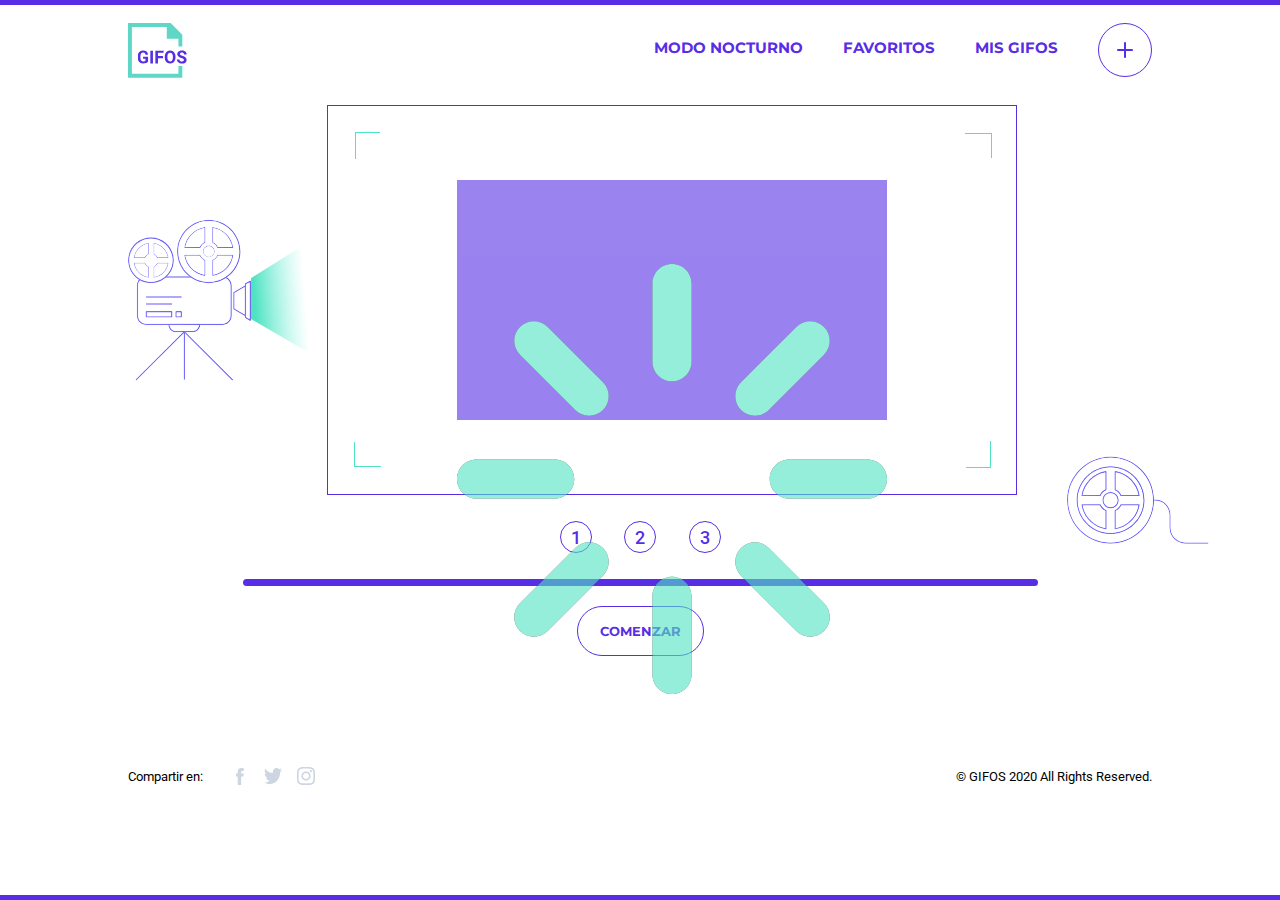
==== creargifos.html @ a8d35a30 "Crear gifos" ====
<!DOCTYPE html>
<html lang="en">

<head>
    <meta charset="UTF-8">
    <meta name="viewport" content="width=device-width, initial-scale=1.0">
    <title>GIFOS</title>
    <link rel="stylesheet" href="styles/style.css">
    <link rel="icon" type="image/svg" href="images/logo-mobile.svg">
    <!-- Fuentes tipográficas -->
    <link href="https://fonts.googleapis.com/css2?family=Montserrat:wght@400;500;700&display=swap" rel="stylesheet">
    <link href="https://fonts.googleapis.com/css2?family=Roboto&display=swap" rel="stylesheet">
</head>

<body>
    <!-- Agregar links en a. Pasar medidas tipog a Rem -->
    <header>
        <div class="lineaAzul"></div>
        <div id="barraNavegacion">
            <a href="index.html"><img id="logo" src="images/logo-mobile.svg" alt="Logotipo GIFOS" /></a>
            <nav>
                <div class="menu">
                    <input type="checkbox" id="checkbox" />
                    <img class="hamburguesa" src="images/burger.svg" alt="Menú Hamburguesa" />
                    <img class="cruz" src="images/close.svg" alt="Cerrar menú Hamburguesa" />
                    <ul id="ulHeader">
                        <li class="linkPrimero" id="nocturno">
                            <a href="#" class="link" id="modoDisenio">Modo nocturno</a>
                            <div class="lineaFina"></div>
                            <div class="lineaHover"></div>
                        </li>
                        <li>
                            <a href="index.html" class="link">Favoritos</a>
                            <div class="lineaFina"></div>
                            <div class="lineaHover"></div>
                        </li>
                        <li>
                            <a href="creargifos.html" class="link">Mis GIFOS</a>
                            <div class="lineaFina"></div>
                            <div class="lineaHover"></div>
                        </li>
                        <li>
                            <a href="index.html" class="link crearGifos">
                                <img id="crearGifos" alt="Crear Gifos Ícono" />
                            </a>
                        </li>
                    </ul>
                </div>
            </nav>
        </div>
    </header>

    <main id="crearGif">
        <div class="seccionCamara">
            <img src="images/camara.svg" alt="Cámara de proyección" />
            <img src="images/element-luz-camara.svg" alt="Luz" />
            <div class="cajaEncuadre">
                <h2 id="tituloPermisos" class="titulo">Aquí podrás <br> crear tus propios <span
                        class="colorVerde">GIFOS</span></h2>
                <p id="textoPermisos" class="textosSecundarios">¡Crea tu GIFO en sólo 3 pasos! <br> (sólo necesitas una
                    cámara para grabar un video)</p>

                <video src="" id="video"></video>
                <img src="" alt="" id="gifGrabado">

                <div id="cuadroAzul">
                    <div id="iconosEsquina">
                        <img id="iconoCompartir" src="images/icon-link-normal.svg" alt="Compartir gif">
                        <img id="iconoDescarga" src="images/icon-download.svg" alt="Descargar gif">
                    </div>
                    <div id="estadoSubida">
                        <img id="iconoEstado" src="images/loader.svg" alt="Estado del upload">
                        <p>Estamos subiendo tu GIFO</p>
                    </div>
                </div>

                <div class="marcasEncuadre">
                    <div class="esquina arribaDer"></div>
                    <div class="esquina abajoDer"></div>
                    <div class="esquina arribaIzq"></div>
                    <div class="esquina abajoIzq"></div>
                </div>
            </div>
            <img class="imgPelicula" src="images/pelicula.svg" alt="Película" />
        </div>

        <div class="botonesPasos">
            <div id="uno">1</div>
            <div id="dos">2</div>
            <div id="tres">3</div>
        </div>

        <div class="lineaGruesa"></div>

        <div id="botonComenzar" class="botonesCreacion">
            <p>Comenzar</p>
        </div>
        <div id="botonGrabar" class="botonesCreacion">
            <p>Grabar</p>
        </div>
        <div id="botonFinalizar" class="botonesCreacion">
            <p>Finalizar</p>
        </div>
        <div id="botonSubir" class="botonesCreacion">
            <p>Subir Gifo</p>
        </div>


    </main>

    <footer>
        <div class="grillaFooter">
            <div>
                <p class="textosSecundarios">Compartir en:</p>
                <div class="iconos">
                    <a class="linksFooter" href="https://www.facebook.com/">
                        <div class="facebook"> </div>
                    </a>
                    <a class="linksFooter" href="https://www.twitter.com/">
                        <div class="twitter"></div>
                    </a>
                    <a class="linksFooter" href="https://www.instagram.com/">
                        <div class="instagram"></div>
                    </a>
                </div>
            </div>
            <p class="textosSecundarios texto2">© GIFOS 2020 All Rights Reserved.</p>
        </div>
        <div class="lineaAzul"></div>
    </footer>

    <!-- <script src="scripts/trendings.js"></script> -->
    <!-- <script src="scripts/tarjetaBusqueda.js"></script> -->
    <!-- <script src="scripts/filaGifs.js"></script> -->
    <script src="https://www.WebRTC-Experiment.com/RecordRTC.js"></script>
    <script src="scripts/getElements.js"></script>
    <script src="scripts/nocturno.js"></script>
    <script src="scripts/crearGif.js"></script>
</body>

</html>
---- styles/style.css ----
* {
  margin: 0;
  padding: 0;
  border: 0;
  -webkit-box-sizing: border-box;
          box-sizing: border-box;
}

html {
  scroll-behavior: smooth;
}

body {
  background-color: #ffffff;
}

.titulo {
  font-family: "Montserrat", sans-serif;
  font-weight: 700;
  color: #572EE5;
  text-align: center;
}

.textosPrincipales {
  font-family: "Montserrat", sans-serif;
  font-weight: 500;
  text-align: center;
}

.textosSecundarios {
  font-family: "Roboto", sans-serif;
  font-weight: 400;
  text-align: center;
}

.colorVerde {
  color: #50E3C2;
}

body.nocturno {
  background-color: #37383C;
}

body.nocturno .titulo {
  color: #ffffff;
}

body.nocturno header .lineaAzul {
  background-color: #000000;
}

body.nocturno header #barraNavegacion {
  background-color: #37383C;
}

body.nocturno header #barraNavegacion nav .menu ul {
  background-color: rgba(0, 0, 0, 0.9);
}

body.nocturno header #barraNavegacion nav .menu li:hover .lineaHover {
  background-color: #50E3C2;
}

body.nocturno header #barraNavegacion nav .menu li:active .lineaHover {
  background-color: rgba(156, 175, 195, 0);
}

body.nocturno header #barraNavegacion nav .menu li:active .link {
  color: #9CAFC3;
}

body.nocturno header #barraNavegacion nav .menu .crearGifos {
  display: inherit;
  content: url(../images/CTA-crear-gifo-modo-noc.svg);
}

body.nocturno header #barraNavegacion nav .menu .crearGifos:hover {
  content: url(../images/CTA-crar-gifo-modo-noc.svg);
}

body.nocturno header #barraNavegacion nav .menu .crearGifos:active {
  content: url(../images/CTA-crear-gifo-active-modo-noc.svg);
}

body.nocturno main #presentacion .barraBusqueda #form {
  border: #ffffff solid 1px;
}

body.nocturno main #presentacion .barraBusqueda #form #CompletarCampo input {
  background-color: #37383C;
}

body.nocturno main #presentacion .barraTrending p.textosPrincipales {
  color: #ffffff;
}

body.nocturno main #presentacion #resultadoBusquedaPersonal #botonVerMas {
  border: 1px #F3F5F8 solid;
}

body.nocturno main #presentacion #resultadoBusquedaPersonal #botonVerMas p {
  color: #F3F5F8;
}

body.nocturno main #trending {
  background-color: #222326;
}

body.nocturno main #trending p.textosSecundarios {
  color: #ffffff;
}

body.nocturno main #trending #scrollIzquierda, body.nocturno main #trending #scrollDerecha {
  display: -webkit-box;
  display: -ms-flexbox;
  display: flex;
}

body.nocturno main #trending #scrollIzquierda #iconoScrollIzquierda {
  content: url(../images/button-slider-left-md-noct.svg);
}

body.nocturno main #trending #scrollIzquierda #iconoScrollIzquierda:hover {
  content: url(../images/button-slider-left-hover2.svg);
}

body.nocturno main #trending #scrollIzquierda #iconoScrollIzquierda:active {
  content: url(../images/button-slider-left-hover2.svg);
}

body.nocturno main #trending #scrollDerecha #iconoScrollDerecha {
  content: url(../images/button-slider-right-md-noct.svg);
}

body.nocturno main #trending #scrollDerecha #iconoScrollDerecha:hover {
  content: url(../images/Button-Slider-right-hover2.svg);
}

body.nocturno main #trending #scrollDerecha #iconoScrollDerecha:active {
  content: url(../images/Button-Slider-right-hover2.svg);
}

body.nocturno footer .grillaFooter div .textosSecundarios {
  color: #ffffff;
}

body.nocturno footer .grillaFooter div .iconos a .facebook:active {
  background-image: url(../images/icon_facebook_noc.svg);
}

body.nocturno footer .grillaFooter div .iconos a .twitter:active {
  background-image: url(../images/icon_twitter_noc.svg);
}

body.nocturno footer .grillaFooter div .iconos a .instagram:active {
  background-image: url(../images/icon_instagram_noc.svg);
}

body.nocturno footer .grillaFooter .texto2 {
  color: #ffffff;
}

body.nocturno footer .lineaAzul {
  background-color: #000000;
}

body.nocturno #agrandarGif #marcoIcono #iconoCerrar {
  content: url(../images/close-modo-noct.svg);
}

body.nocturno #agrandarGif #datosAmpliado #datosGifAmpliado {
  color: #ffffff;
}

body.nocturno #agrandarGif #datosAmpliado #botones img {
  border: none;
}

@media screen and (min-width: 768px) {
  body.nocturno header {
    background-color: #37383C;
  }
  body.nocturno header #barraNavegacion nav .menu ul {
    background-color: #37383C;
  }
  body.nocturno header #barraNavegacion nav .menu ul li .link {
    color: #ffffff;
  }
  body.nocturno header #barraNavegacion nav .menu ul li .lineaHover {
    background-color: #37383C;
  }
  body.nocturno footer .grillaFooter div .iconos a .facebook:hover {
    background-image: url(../images/icon_facebook_noc.svg);
  }
  body.nocturno footer .grillaFooter div .iconos a .twitter:hover {
    background-image: url(../images/icon_twitter_noc.svg);
  }
  body.nocturno footer .grillaFooter div .iconos a .instagram:hover {
    background-image: url(../images/icon_instagram_noc.svg);
  }
}

header {
  width: 100%;
  position: fixed;
  z-index: 100;
}

header .lineaAzul {
  height: 5px;
  background-color: #572EE5;
}

header #barraNavegacion {
  height: 95px;
  background-color: #ffffff;
  display: -webkit-box;
  display: -ms-flexbox;
  display: flex;
  -webkit-box-orient: horizontal;
  -webkit-box-direction: normal;
      -ms-flex-direction: row;
          flex-direction: row;
  -webkit-box-pack: justify;
      -ms-flex-pack: justify;
          justify-content: space-between;
}

header #barraNavegacion a img {
  width: 49px;
  margin: 29px 0 0 22px;
}

header #barraNavegacion nav {
  height: 95px;
}

header #barraNavegacion nav .menu {
  margin: 47px 26px 0 0;
  /*---------CHECKBOX TRANSPARENTE-----------*/
}

header #barraNavegacion nav .menu .cruz {
  display: none;
}

header #barraNavegacion nav .menu ul {
  width: 100%;
  position: absolute;
  top: 100px;
  right: 0;
  overflow: hidden;
  background-color: rgba(87, 46, 229, 0.9);
  height: 0px;
}

header #barraNavegacion nav .menu ul .linkPrimero {
  margin-top: 40px;
}

header #barraNavegacion nav .menu ul li {
  list-style: none;
  height: 60px;
  display: -webkit-box;
  display: -ms-flexbox;
  display: flex;
  -webkit-box-orient: vertical;
  -webkit-box-direction: normal;
      -ms-flex-direction: column;
          flex-direction: column;
  -webkit-box-pack: center;
      -ms-flex-pack: center;
          justify-content: center;
  -webkit-box-align: center;
      -ms-flex-align: center;
          align-items: center;
}

header #barraNavegacion nav .menu ul li .link {
  font-family: "Montserrat", sans-serif;
  font-weight: 700;
  color: #ffffff;
  text-decoration: none;
  display: block;
  font-size: 15px;
  text-align: center;
}

header #barraNavegacion nav .menu ul li .crearGifos {
  display: none;
}

header #barraNavegacion nav .menu ul li .lineaFina {
  width: 41px;
  height: 0.1px;
  margin-top: 14px;
  background-color: #ffffff;
  -ms-flex-item-align: center;
      -ms-grid-row-align: center;
      align-self: center;
}

header #barraNavegacion nav .menu ul li .lineaHover {
  display: none;
}

header #barraNavegacion nav .menu ul li:hover .lineaHover {
  background-color: #50E3C2;
}

header #barraNavegacion nav .menu ul li:active .lineaHover {
  background-color: rgba(156, 175, 195, 0);
}

header #barraNavegacion nav .menu ul li:active .link {
  color: #9CAFC3;
}

header #barraNavegacion nav .menu input[type="checkbox"]:checked ~ ul {
  height: 100vh;
}

header #barraNavegacion nav .menu input:checked ~ .hamburguesa {
  display: none;
}

header #barraNavegacion nav .menu input:checked ~ .cruz {
  display: inherit;
}

header #barraNavegacion nav .menu input {
  display: block;
  width: 95px;
  height: 95px;
  opacity: 0;
  z-index: 2;
  position: absolute;
  top: 5px;
  right: 0px;
}

main {
  position: relative;
  top: 100px;
}

main #presentacion {
  display: -webkit-box;
  display: -ms-flexbox;
  display: flex;
  -webkit-box-orient: vertical;
  -webkit-box-direction: normal;
      -ms-flex-direction: column;
          flex-direction: column;
}

main #presentacion h1.titulo {
  padding: 10px 45px 30px 45px;
  font-size: 25px;
  line-height: 33px;
}

main #presentacion .barraBusqueda {
  display: -webkit-box;
  display: -ms-flexbox;
  display: flex;
  -webkit-box-orient: vertical;
  -webkit-box-direction: normal;
      -ms-flex-direction: column;
          flex-direction: column;
  -webkit-box-align: center;
      -ms-flex-align: center;
          align-items: center;
  margin-bottom: 30px;
}

main #presentacion .barraBusqueda img {
  width: 80%;
  max-width: 400px;
}

main #presentacion .barraBusqueda #form {
  margin: 0 5%;
  width: 90%;
  border: #572EE5 solid 1px;
  border-radius: 25px;
  max-width: 550px;
  display: -webkit-box;
  display: -ms-flexbox;
  display: flex;
  -webkit-box-orient: vertical;
  -webkit-box-direction: normal;
      -ms-flex-direction: column;
          flex-direction: column;
}

main #presentacion .barraBusqueda #form #CompletarCampo {
  display: -ms-grid;
  display: grid;
  -ms-grid-columns: 1fr 4fr 1fr;
      grid-template-columns: 1fr 4fr 1fr;
  -webkit-box-align: center;
      -ms-flex-align: center;
          align-items: center;
}

main #presentacion .barraBusqueda #form #CompletarCampo input {
  outline: none;
  width: 80%;
  max-width: 550px;
  height: 50px;
  font-family: "Roboto", sans-serif;
  color: #6B7989;
  font-size: 16px;
  line-height: 19px;
}

main #presentacion .barraBusqueda #form #CompletarCampo #lupaGris {
  height: 20px;
  -ms-grid-column-align: center;
      justify-self: center;
  opacity: 0;
}

main #presentacion .barraBusqueda #form #CompletarCampo #lupaAzul {
  height: 20px;
  -ms-grid-column-align: center;
      justify-self: center;
}

main #presentacion .barraBusqueda #form #lineaGris {
  height: 1px;
  width: 90%;
  background-color: #9CAFC3;
  -ms-flex-item-align: center;
      -ms-grid-row-align: center;
      align-self: center;
  opacity: 0;
}

main #presentacion .barraBusqueda #form ul {
  display: none;
}

main #presentacion .barraBusqueda #form ul li {
  color: #9CAFC3;
  font-family: "Roboto", sans-serif;
  font-size: 16px;
  padding: 10px 0 15px 0;
  list-style-image: url("../images/icon-search-gris-resultado.svg");
}

main #presentacion .barraBusqueda #form ul .liLupa {
  margin-left: 11%;
  padding-left: 5%;
}

main #presentacion .barraTrending {
  margin-bottom: 45px;
  padding: 0 60px;
}

main #presentacion .barraTrending h3.titulo {
  font-size: 16px;
  line-height: 25px;
}

main #presentacion .barraTrending p.textosPrincipales {
  color: #572EE5;
  font-size: 14px;
  line-height: 25px;
}

main #presentacion .barraTrending #resultadosTrendings span:hover {
  font-weight: 700;
}

main #presentacion #resultadoBusquedaPersonal {
  display: none;
  -webkit-box-orient: vertical;
  -webkit-box-direction: normal;
      -ms-flex-direction: column;
          flex-direction: column;
}

main #presentacion #resultadoBusquedaPersonal #lineaGris {
  height: 1px;
  width: 157px;
  background-color: #9CAFC3;
  -ms-flex-item-align: center;
      -ms-grid-row-align: center;
      align-self: center;
  margin-bottom: 42px;
}

main #presentacion #resultadoBusquedaPersonal #tituloBusquedaPersonal {
  margin-bottom: 40px;
  padding-bottom: 0;
}

main #presentacion #resultadoBusquedaPersonal #grillaBusquedaPersonal {
  display: -ms-grid;
  display: grid;
  -ms-grid-columns: 1fr 1fr;
      grid-template-columns: 1fr 1fr;
  -ms-grid-rows: 1fr 1fr 1fr 1fr 1fr 1fr;
      grid-template-rows: 1fr 1fr 1fr 1fr 1fr 1fr;
  margin: 0 5% 78px 5%;
}

main #presentacion #resultadoBusquedaPersonal #grillaBusquedaPersonal .GifTrending {
  margin: 2%;
}

main #presentacion #resultadoBusquedaPersonal #grillaBusquedaPersonal .GifTrending img {
  -o-object-fit: cover;
     object-fit: cover;
  width: 100%;
  height: 200px;
}

main #presentacion #resultadoBusquedaPersonal #grillaBusquedaPersonal .GifTrending .pasarMouse {
  position: absolute;
  margin-top: -204px;
  background-color: #572EE5;
  opacity: 0;
  height: 200px;
  width: 43%;
  display: -webkit-box;
  display: -ms-flexbox;
  display: flex;
  -webkit-box-orient: vertical;
  -webkit-box-direction: normal;
      -ms-flex-direction: column;
          flex-direction: column;
  -webkit-box-pack: justify;
      -ms-flex-pack: justify;
          justify-content: space-between;
}

main #presentacion #resultadoBusquedaPersonal #grillaBusquedaPersonal .GifTrending .pasarMouse .iconos {
  display: -webkit-box;
  display: -ms-flexbox;
  display: flex;
  -webkit-box-orient: horizontal;
  -webkit-box-direction: normal;
      -ms-flex-direction: row;
          flex-direction: row;
  -webkit-box-pack: end;
      -ms-flex-pack: end;
          justify-content: flex-end;
  padding: 10px;
}

main #presentacion #resultadoBusquedaPersonal #grillaBusquedaPersonal .GifTrending .pasarMouse .iconos img {
  height: 32px;
  padding: 0;
  margin: 0;
  margin-left: 10px;
  width: 32px;
  -o-object-fit: none;
     object-fit: none;
}

main #presentacion #resultadoBusquedaPersonal #grillaBusquedaPersonal .GifTrending .pasarMouse .infoTexto {
  font-family: "Roboto", sans-serif;
  color: #ffffff;
  padding: 15px;
  display: -webkit-box;
  display: -ms-flexbox;
  display: flex;
  -webkit-box-orient: vertical;
  -webkit-box-direction: normal;
      -ms-flex-direction: column;
          flex-direction: column;
}

main #presentacion #resultadoBusquedaPersonal #grillaBusquedaPersonal .GifTrending .pasarMouse .infoTexto p {
  font-size: 15px;
  line-height: 18px;
  padding-bottom: 5px;
}

main #presentacion #resultadoBusquedaPersonal #grillaBusquedaPersonal .GifTrending .pasarMouse .infoTexto h4 {
  font-size: 15px;
  line-height: 18px;
  font-weight: 700;
}

main #presentacion #resultadoBusquedaPersonal #grillaBusquedaPersonal .GifTrending .pasarMouse:hover {
  opacity: 0.6;
}

main #presentacion #resultadoBusquedaPersonal #ouchResultados {
  display: none;
  -webkit-box-orient: vertical;
  -webkit-box-direction: normal;
      -ms-flex-direction: column;
          flex-direction: column;
  -webkit-box-pack: center;
      -ms-flex-pack: center;
          justify-content: center;
  height: 340px;
}

main #presentacion #resultadoBusquedaPersonal #ouchResultados p {
  font-family: "Montserrat", sans-serif;
  font-size: 22px;
  font-weight: 700;
  color: #50E3C2;
  text-align: center;
  margin: 30px 0 110px 0;
}

main #presentacion #contenedorVacio {
  display: -webkit-box;
  display: -ms-flexbox;
  display: flex;
  -webkit-box-orient: vertical;
  -webkit-box-direction: normal;
      -ms-flex-direction: column;
          flex-direction: column;
  height: 400px;
  -webkit-box-pack: center;
      -ms-flex-pack: center;
          justify-content: center;
}

main #presentacion #contenedorVacio p {
  color: #50E3C2;
  font-family: "Montserrat", sans-serif;
  font-weight: 700;
  font-size: 22px;
  line-height: 33px;
  text-align: center;
  margin-top: 25px;
  margin-bottom: 30px;
}

main #trending {
  background-color: #F3F5F8;
  padding-bottom: 82px;
}

main #trending .informacion {
  padding-top: 50px;
}

main #trending .informacion h2 {
  font-size: 20px;
  line-height: 30px;
  padding-bottom: 10px;
}

main #trending .informacion p {
  font-size: 16px;
  line-height: 23px;
}

main #trending .scroll {
  margin-top: 40px;
}

main #trending .scroll .imagenSimulada {
  height: 187px;
  width: 243px;
  background-color: #572EE5;
  margin: 0 auto;
}

#botonVerMas, #botonVerMasFavoritos {
  height: 50px;
  width: 127px;
  border-radius: 50px;
  border: 1px #572EE5 solid;
  display: -webkit-box;
  display: -ms-flexbox;
  display: flex;
  -webkit-box-orient: vertical;
  -webkit-box-direction: normal;
      -ms-flex-direction: column;
          flex-direction: column;
  text-align: center;
  -webkit-box-pack: center;
      -ms-flex-pack: center;
          justify-content: center;
  -ms-flex-item-align: center;
      align-self: center;
  margin-bottom: 78px;
}

#botonVerMas p, #botonVerMasFavoritos p {
  font-family: "Montserrat", sans-serif;
  font-weight: 700;
  color: #572EE5;
  text-transform: uppercase;
  font-size: 13px;
  line-height: 16px;
}

#botonVerMas:hover, #botonVerMasFavoritos:hover {
  background-color: #572EE5;
}

#botonVerMas:hover p, #botonVerMasFavoritos:hover p {
  color: #ffffff;
}

@supports (display: grid) {
  #gifTrending {
    position: relative;
    width: 80%;
    overflow-x: hidden;
    overflow-y: hidden;
    white-space: nowrap;
    -webkit-transition: all 0.2s;
    transition: all 0.2s;
    -webkit-transform: scale(0.98);
            transform: scale(0.98);
    will-change: transform;
    -webkit-user-select: none;
       -moz-user-select: none;
        -ms-user-select: none;
            user-select: none;
    cursor: pointer;
  }
  .scroll {
    grid-area: main;
    padding: 0;
    overflow-x: hidden;
    overflow-y: hidden;
  }
}

#grillaResultadosFavoritos {
  display: -ms-grid;
  display: grid;
  -ms-grid-columns: 1fr 1fr;
      grid-template-columns: 1fr 1fr;
  margin: 0 5% 78px 5%;
}

#grillaResultadosFavoritos .GifFavoritos {
  margin: 2%;
}

#grillaResultadosFavoritos .GifFavoritos img {
  -o-object-fit: cover;
     object-fit: cover;
  width: 100%;
  height: 200px;
}

#grillaResultadosFavoritos .GifFavoritos .pasarMouse {
  position: absolute;
  margin-top: -204px;
  background-color: #572EE5;
  opacity: 0;
  height: 200px;
  width: 43%;
  display: -webkit-box;
  display: -ms-flexbox;
  display: flex;
  -webkit-box-orient: vertical;
  -webkit-box-direction: normal;
      -ms-flex-direction: column;
          flex-direction: column;
  -webkit-box-pack: justify;
      -ms-flex-pack: justify;
          justify-content: space-between;
}

#grillaResultadosFavoritos .GifFavoritos .pasarMouse .iconos {
  display: -webkit-box;
  display: -ms-flexbox;
  display: flex;
  -webkit-box-orient: horizontal;
  -webkit-box-direction: normal;
      -ms-flex-direction: row;
          flex-direction: row;
  -webkit-box-pack: end;
      -ms-flex-pack: end;
          justify-content: flex-end;
  padding: 10px;
}

#grillaResultadosFavoritos .GifFavoritos .pasarMouse .iconos img {
  height: 32px;
  padding: 0;
  margin: 0;
  margin-left: 10px;
  width: 32px;
  -o-object-fit: none;
     object-fit: none;
}

#grillaResultadosFavoritos .GifFavoritos .pasarMouse .infoTexto {
  font-family: "Roboto", sans-serif;
  color: #ffffff;
  padding: 15px;
  display: -webkit-box;
  display: -ms-flexbox;
  display: flex;
  -webkit-box-orient: vertical;
  -webkit-box-direction: normal;
      -ms-flex-direction: column;
          flex-direction: column;
}

#grillaResultadosFavoritos .GifFavoritos .pasarMouse .infoTexto p {
  font-size: 15px;
  line-height: 18px;
  padding-bottom: 5px;
}

#grillaResultadosFavoritos .GifFavoritos .pasarMouse .infoTexto h4 {
  font-size: 15px;
  line-height: 18px;
  font-weight: 700;
}

#grillaResultadosFavoritos .GifFavoritos .pasarMouse:hover {
  opacity: 0.6;
}

.scroll {
  display: -webkit-box;
  display: -ms-flexbox;
  display: flex;
  -webkit-box-orient: horizontal;
  -webkit-box-direction: normal;
      -ms-flex-direction: row;
          flex-direction: row;
  -webkit-box-pack: center;
      -ms-flex-pack: center;
          justify-content: center;
}

.scroll #scrollIzquierda, .scroll #scrollDerecha {
  display: none;
}

.scroll #gifTrending {
  display: -webkit-inline-box;
  display: -ms-inline-flexbox;
  display: inline-flex;
}

.scroll #gifTrending div {
  display: -webkit-box;
  display: -ms-flexbox;
  display: flex;
}

.scroll #gifTrending div img {
  height: 200px;
  width: 260px;
  margin: 0 10px;
  -o-object-fit: cover;
     object-fit: cover;
}

.scroll #gifTrending div .pasarMouse {
  position: absolute;
  margin: 0 10px;
  background-color: #572EE5;
  opacity: 0;
  height: 200px;
  width: 260px;
  display: -webkit-box;
  display: -ms-flexbox;
  display: flex;
  -webkit-box-orient: vertical;
  -webkit-box-direction: normal;
      -ms-flex-direction: column;
          flex-direction: column;
  -webkit-box-pack: justify;
      -ms-flex-pack: justify;
          justify-content: space-between;
}

.scroll #gifTrending div .pasarMouse .iconos {
  display: -webkit-box;
  display: -ms-flexbox;
  display: flex;
  -webkit-box-orient: horizontal;
  -webkit-box-direction: normal;
      -ms-flex-direction: row;
          flex-direction: row;
  -webkit-box-pack: end;
      -ms-flex-pack: end;
          justify-content: flex-end;
  padding: 10px;
}

.scroll #gifTrending div .pasarMouse .iconos img {
  height: 32px;
  padding: 0;
  margin: 0;
  margin-left: 10px;
  width: 32px;
  -o-object-fit: none;
     object-fit: none;
}

.scroll #gifTrending div .pasarMouse .infoTexto {
  font-family: "Roboto", sans-serif;
  color: #ffffff;
  padding: 15px;
  display: -webkit-box;
  display: -ms-flexbox;
  display: flex;
  -webkit-box-orient: vertical;
  -webkit-box-direction: normal;
      -ms-flex-direction: column;
          flex-direction: column;
}

.scroll #gifTrending div .pasarMouse .infoTexto p {
  font-size: 15px;
  line-height: 18px;
  padding-bottom: 5px;
}

.scroll #gifTrending div .pasarMouse .infoTexto h4 {
  font-size: 15px;
  line-height: 18px;
  font-weight: 700;
}

.scroll #gifTrending div .pasarMouse:hover {
  opacity: 0.6;
}

.iconoCorazon:hover {
  content: url(../images/icon-fav-hover.svg);
}

.iconoDescargar:hover {
  content: url(../images/icon-download-hover.svg);
}

.iconoAgrandar:hover {
  content: url(../images/icon-max-hover.svg);
}

#agrandarGif {
  height: 100vh;
  width: 90vw;
  position: relative;
  left: 5vw;
  display: none;
  -webkit-box-orient: vertical;
  -webkit-box-direction: normal;
      -ms-flex-direction: column;
          flex-direction: column;
}

#agrandarGif #marcoIcono {
  margin-top: 50px;
  width: 90%;
  -ms-flex-item-align: center;
      -ms-grid-row-align: center;
      align-self: center;
}

#agrandarGif #marcoIcono #iconoCerrar {
  position: absolute;
  right: 5%;
}

#agrandarGif #agregarElGifAqui {
  width: 90%;
  height: 385px;
  margin-top: 50px;
  -ms-flex-item-align: center;
      align-self: center;
  display: -webkit-box;
  display: -ms-flexbox;
  display: flex;
  -webkit-box-orient: vertical;
  -webkit-box-direction: normal;
      -ms-flex-direction: column;
          flex-direction: column;
  -webkit-box-pack: center;
      -ms-flex-pack: center;
          justify-content: center;
}

#agrandarGif #agregarElGifAqui img {
  width: 100%;
  max-height: 385px;
  -o-object-fit: cover;
     object-fit: cover;
}

#agrandarGif #datosAmpliado {
  margin-top: 30px;
  width: 90%;
  -ms-grid-row-align: center;
      align-self: center;
  display: -ms-grid;
  display: grid;
  -ms-grid-columns: 1fr 1fr;
      grid-template-columns: 1fr 1fr;
}

#agrandarGif #datosAmpliado #datosGifAmpliado {
  font-family: "Roboto", sans-serif;
  -ms-flex-item-align: center;
      -ms-grid-row-align: center;
      align-self: center;
}

#agrandarGif #datosAmpliado #datosGifAmpliado p {
  font-size: 15px;
  line-height: 18px;
  font-weight: 400;
}

#agrandarGif #datosAmpliado #datosGifAmpliado h4 {
  font-size: 16px;
  line-height: 32px;
  font-weight: 700;
}

#agrandarGif #datosAmpliado #botones {
  -ms-flex-item-align: center;
      -ms-grid-row-align: center;
      align-self: center;
}

#agrandarGif #datosAmpliado #botones img {
  float: right;
  margin-left: 10px;
  border: #9CAFC3 1px solid;
  border-radius: 10px;
}

footer {
  position: relative;
  top: 100px;
  padding: 47px 0 0 0;
}

footer .grillaFooter div .textosSecundarios {
  font-size: 15px;
  line-height: 18px;
}

footer .grillaFooter div .iconos {
  display: -ms-grid;
  display: grid;
  -ms-grid-columns: 1fr 1fr 1fr;
      grid-template-columns: 1fr 1fr 1fr;
  margin: 22px auto 47px auto;
  width: 100px;
}

footer .grillaFooter div .iconos a .facebook, footer .grillaFooter div .iconos a .twitter, footer .grillaFooter div .iconos a .instagram {
  height: 20px;
  background-repeat: no-repeat;
  background-position: center;
}

footer .grillaFooter div .iconos a .facebook {
  background-image: url(../images/icon_facebook.svg);
}

footer .grillaFooter div .iconos a .twitter {
  background-image: url(../images/icon-twitter.svg);
}

footer .grillaFooter div .iconos a .instagram {
  background-image: url(../images/icon_instagram.svg);
}

footer .grillaFooter div .iconos a .facebook:active {
  background-image: url(../images/icon_facebook_hover.svg);
}

footer .grillaFooter div .iconos a .twitter:active {
  background-image: url(../images/icon-twitter-hover.svg);
}

footer .grillaFooter div .iconos a .instagram:active {
  background-image: url(../images/icon_instagram-hover.svg);
}

footer .grillaFooter .texto2 {
  margin-bottom: 25px;
  font-size: 14px;
}

footer .lineaAzul {
  height: 5px;
  background-color: #572EE5;
  width: 100%;
  position: fixed;
  bottom: 0px;
}

@media screen and (min-width: 768px) {
  #agrandarGif {
    width: 70vw;
    position: relative;
    left: 15vw;
  }
  header {
    background-color: #ffffff;
  }
  header #barraNavegacion {
    height: 90px;
    margin-right: 7%;
    margin-left: 7%;
  }
  header #barraNavegacion a {
    position: relative;
    z-index: 12;
    margin-left: 0px;
  }
  header #barraNavegacion a img {
    margin: 18px 0 0 0;
    width: 59px;
  }
  header #barraNavegacion nav {
    width: 100%;
    height: 90px;
  }
  header #barraNavegacion nav .menu {
    height: 90px;
    margin: 0;
  }
  header #barraNavegacion nav .menu .hamburguesa {
    display: none;
  }
  header #barraNavegacion nav .menu .cruz {
    display: none;
  }
  header #barraNavegacion nav .menu ul {
    height: 90px;
    position: relative;
    top: 0;
    overflow: visible;
    display: -webkit-box;
    display: -ms-flexbox;
    display: flex;
    -webkit-box-orient: horizontal;
    -webkit-box-direction: normal;
        -ms-flex-direction: row;
            flex-direction: row;
    -webkit-box-pack: end;
        -ms-flex-pack: end;
            justify-content: flex-end;
    -webkit-box-align: center;
        -ms-flex-align: center;
            align-items: center;
    background-color: #ffffff;
  }
  header #barraNavegacion nav .menu ul .linkPrimero {
    margin: 0;
  }
  header #barraNavegacion nav .menu ul li {
    margin: 0;
    padding: 0;
    text-transform: uppercase;
    padding-left: 40px;
  }
  header #barraNavegacion nav .menu ul li .link {
    color: #572EE5;
    margin: 0;
  }
  header #barraNavegacion nav .menu ul li .crearGifos {
    display: inherit;
    content: url(../images/button-crear-gifo.svg);
  }
  header #barraNavegacion nav .menu ul li .crearGifos:hover {
    content: url(../images/CTA-crear-gifo-hover.svg);
  }
  header #barraNavegacion nav .menu ul li .crearGifos:active {
    content: url(../images/CTA-crear-gifo-active.svg);
  }
  header #barraNavegacion nav .menu ul li .lineaFina {
    display: none;
  }
  header #barraNavegacion nav .menu ul li .lineaHover {
    display: inherit;
    width: 100%;
    height: 2px;
    margin-top: 3px;
    background-color: #ffffff;
  }
  header #barraNavegacion nav input#checkbox {
    display: none;
  }
  header #barraNavegacion nav .menu input[type="checkbox"]:checked ~ ul {
    height: 90px;
  }
  header #barraNavegacion nav .menu input:checked ~ .cruz {
    display: none;
  }
  main {
    position: relative;
    top: 170px;
  }
  main #presentacion h1.titulo {
    max-width: 700px;
    margin-left: auto;
    margin-right: auto;
    font-size: 35px;
    line-height: 50px;
  }
  main #presentacion .barraTrending h3.titulo {
    margin-top: 73px;
  }
  main #presentacion .barraTrending p.textosPrincipales {
    margin-bottom: 95px;
  }
  main #presentacion .barraTrending {
    margin-bottom: 45px;
    padding: 0 60px;
  }
  main #presentacion .barraTrending h3.titulo {
    font-size: 16px;
    line-height: 25px;
  }
  main #presentacion .barraTrending p.textosPrincipales {
    color: #572EE5;
    font-size: 14px;
    line-height: 25px;
  }
  main #presentacion #resultadoBusquedaPersonal #lineaGris {
    width: 340px;
    margin-bottom: 82px;
  }
  main #presentacion #resultadoBusquedaPersonal #tituloBusquedaPersonal {
    margin-bottom: 60px;
  }
  main #presentacion #resultadoBusquedaPersonal #grillaBusquedaPersonal {
    display: -ms-grid;
    display: grid;
    -ms-grid-columns: 1fr 1fr 1fr;
        grid-template-columns: 1fr 1fr 1fr;
    -ms-grid-rows: 1fr 1fr 1fr 1fr;
        grid-template-rows: 1fr 1fr 1fr 1fr;
  }
  main #presentacion #resultadoBusquedaPersonal #grillaBusquedaPersonal .GifTrending .pasarMouse {
    width: 29%;
  }
  main #trending {
    padding-bottom: 182px;
  }
  main #trending .informacion {
    padding-top: 63px;
  }
  main #trending .informacion h2 {
    font-size: 25px;
    padding-bottom: 12px;
  }
  main #trending .informacion p {
    font-size: 18px;
  }
  main #trending .informacion p br {
    display: none;
  }
  main #trending #scrollIzquierda, main #trending #scrollDerecha {
    display: -webkit-box;
    display: -ms-flexbox;
    display: flex;
  }
  main #trending #scrollIzquierda #iconoScrollIzquierda {
    content: url(../images/button-slider-left.svg);
  }
  main #trending #scrollIzquierda #iconoScrollIzquierda:hover {
    content: url(../images/button-slider-left-hover.svg);
  }
  main #trending #scrollIzquierda #iconoScrollIzquierda:active {
    content: url(../images/button-slider-left-hover.svg);
  }
  main #trending #scrollDerecha #iconoScrollDerecha {
    content: url(../images/Button-Slider-right.svg);
  }
  main #trending #scrollDerecha #iconoScrollDerecha:hover {
    content: url(../images/Button-Slider-right-hover.svg);
  }
  main #trending #scrollDerecha #iconoScrollDerecha:active {
    content: url(../images/Button-Slider-right-hover.svg);
  }
  footer {
    position: relative;
    top: 120px;
  }
  footer .grillaFooter {
    display: -ms-grid;
    display: grid;
    -ms-grid-columns: 1fr 1fr;
        grid-template-columns: 1fr 1fr;
    margin: 0 10%;
    height: 116px;
  }
  footer .grillaFooter div {
    display: -webkit-box;
    display: -ms-flexbox;
    display: flex;
    -webkit-box-align: center;
        -ms-flex-align: center;
            align-items: center;
  }
  footer .grillaFooter div .textosSecundarios {
    font-size: 13px;
    line-height: 15px;
  }
  footer .grillaFooter div .iconos {
    margin: 0 0 0 20px;
  }
  footer .grillaFooter div .iconos a .facebook:hover {
    background-image: url(../images/icon_facebook_hover.svg);
  }
  footer .grillaFooter div .iconos a .twitter:hover {
    background-image: url(../images/icon-twitter-hover.svg);
  }
  footer .grillaFooter div .iconos a .instagram:hover {
    background-image: url(../images/icon_instagram-hover.svg);
  }
  footer .grillaFooter .texto2 {
    display: -webkit-box;
    display: -ms-flexbox;
    display: flex;
    -webkit-box-align: center;
        -ms-flex-align: center;
            align-items: center;
    -webkit-box-pack: end;
        -ms-flex-pack: end;
            justify-content: flex-end;
    font-size: 13px;
    line-height: 15px;
    margin-bottom: 0;
  }
  .scroll #gifTrending div img {
    height: 275px;
    width: 340px;
  }
  .scroll #gifTrending div .pasarMouse {
    height: 275px;
    width: 340px;
  }
  #grillaResultadosFavoritos {
    display: -ms-grid;
    display: grid;
    -ms-grid-columns: 1fr 1fr 1fr;
        grid-template-columns: 1fr 1fr 1fr;
  }
  #grillaResultadosFavoritos .GifFavoritos .pasarMouse {
    width: 29%;
  }
}

@media screen and (min-width: 1024px) {
  header #barraNavegacion {
    margin-right: 10%;
    margin-left: 10%;
  }
  main #presentacion #resultadoBusquedaPersonal #grillaBusquedaPersonal {
    display: -ms-grid;
    display: grid;
    -ms-grid-columns: 1fr 1fr 1fr 1fr;
        grid-template-columns: 1fr 1fr 1fr 1fr;
    -ms-grid-rows: 1fr 1fr 1fr;
        grid-template-rows: 1fr 1fr 1fr;
  }
  main #presentacion #resultadoBusquedaPersonal #grillaBusquedaPersonal .GifTrending .pasarMouse {
    width: 21.5%;
  }
  #grillaResultadosFavoritos {
    display: -ms-grid;
    display: grid;
    -ms-grid-columns: 1fr 1fr 1fr 1fr;
        grid-template-columns: 1fr 1fr 1fr 1fr;
  }
  #grillaResultadosFavoritos .GifFavoritos .pasarMouse {
    width: 21.5%;
  }
}

main#crearGif {
  position: relative;
  top: 105px;
  display: -webkit-box;
  display: -ms-flexbox;
  display: flex;
  -webkit-box-orient: vertical;
  -webkit-box-direction: normal;
      -ms-flex-direction: column;
          flex-direction: column;
}

main#crearGif .seccionCamara {
  display: -webkit-box;
  display: -ms-flexbox;
  display: flex;
  margin-left: 10%;
}

main#crearGif .seccionCamara .cajaEncuadre {
  height: 390px;
  min-width: 690px;
  border: 1px solid #572EE5;
  display: -webkit-box;
  display: -ms-flexbox;
  display: flex;
  -webkit-box-orient: vertical;
  -webkit-box-direction: normal;
      -ms-flex-direction: column;
          flex-direction: column;
  -webkit-box-pack: center;
      -ms-flex-pack: center;
          justify-content: center;
}

main#crearGif .seccionCamara .cajaEncuadre h2 {
  font-size: 25px;
  line-height: 35px;
  display: none;
}

main#crearGif .seccionCamara .cajaEncuadre .textosSecundarios {
  padding-top: 10px;
  line-height: 29px;
  display: none;
}

main#crearGif .seccionCamara .cajaEncuadre #gifGrabado {
  display: none;
  width: 430px;
  margin: auto;
}

main#crearGif .seccionCamara .cajaEncuadre #cuadroAzul {
  z-index: 100;
  background-color: #572EE5;
  opacity: 0.60;
  width: 430px;
  height: 240px;
  margin: auto;
}

main#crearGif .seccionCamara .cajaEncuadre #cuadroAzul #iconosEsquina {
  display: -webkit-box;
  display: -ms-flexbox;
  display: flex;
  -webkit-box-orient: horizontal;
  -webkit-box-direction: reverse;
      -ms-flex-direction: row-reverse;
          flex-direction: row-reverse;
  margin: 12px 12px 0 0;
}

main#crearGif .seccionCamara .cajaEncuadre #cuadroAzul #iconosEsquina #iconoCompartir {
  margin-left: 8px;
  opacity: 0;
}

main#crearGif .seccionCamara .cajaEncuadre #cuadroAzul #iconosEsquina #iconoDescarga {
  opacity: 0;
}

main#crearGif .seccionCamara .cajaEncuadre #cuadroAzul #iconosEsquina #iconoDescarga:hover {
  content: url(../images/icon-download-hover.svg);
}

main#crearGif .seccionCamara .cajaEncuadre #cuadroAzul #iconosEsquina #iconoCompartir:hover {
  content: url(../images/icon-link-hover.svg);
}

main#crearGif .seccionCamara .cajaEncuadre #cuadroAzul #estadoSubida {
  display: -webkit-box;
  display: -ms-flexbox;
  display: flex;
  -webkit-box-orient: vertical;
  -webkit-box-direction: normal;
      -ms-flex-direction: column;
          flex-direction: column;
  margin-top: 40px;
}

main#crearGif .seccionCamara .cajaEncuadre #cuadroAzul #estadoSubida #iconoEstado {
  margin-bottom: 15px;
}

main#crearGif .seccionCamara .cajaEncuadre #cuadroAzul #estadoSubida p {
  text-align: center;
  font-family: "Montserrat", sans-serif;
  font-size: 15px;
  line-height: 19px;
  color: #ffffff;
  font-weight: 700;
}

main#crearGif .seccionCamara .cajaEncuadre .marcasEncuadre {
  position: absolute;
  margin: 27px;
  height: 336px;
  width: 636px;
}

main#crearGif .seccionCamara .cajaEncuadre .marcasEncuadre .esquina {
  height: 27px;
  width: 25px;
  border-top: 1px solid #50E3C2;
  border-left: 1px solid #50E3C2;
}

main#crearGif .seccionCamara .cajaEncuadre .marcasEncuadre .arribaIzq {
  position: absolute;
}

main#crearGif .seccionCamara .cajaEncuadre .marcasEncuadre .arribaDer {
  position: absolute;
  right: 0;
  -webkit-transform: rotate(90deg);
          transform: rotate(90deg);
}

main#crearGif .seccionCamara .cajaEncuadre .marcasEncuadre .abajoDer {
  position: absolute;
  bottom: 0;
  right: 0;
  -webkit-transform: rotate(180deg);
          transform: rotate(180deg);
}

main#crearGif .seccionCamara .cajaEncuadre .marcasEncuadre .abajoIzq {
  position: absolute;
  bottom: 0;
  -webkit-transform: rotate(-90deg);
          transform: rotate(-90deg);
}

main#crearGif .seccionCamara .imgPelicula {
  position: relative;
  left: 50px;
  top: 200px;
}

main#crearGif .botonesPasos {
  width: 200px;
  margin: 13px auto;
  display: -webkit-box;
  display: -ms-flexbox;
  display: flex;
  -webkit-box-orient: horizontal;
  -webkit-box-direction: normal;
      -ms-flex-direction: row;
          flex-direction: row;
  -webkit-box-pack: space-evenly;
      -ms-flex-pack: space-evenly;
          justify-content: space-evenly;
}

main#crearGif .botonesPasos div {
  font-family: "Roboto", sans-serif;
  font-weight: 500;
  color: #572EE5;
  font-size: 18px;
  line-height: 32px;
  border: 1px solid #572EE5;
  height: 32px;
  width: 32px;
  border-radius: 100px;
  display: -webkit-box;
  display: -ms-flexbox;
  display: flex;
  -webkit-box-pack: center;
      -ms-flex-pack: center;
          justify-content: center;
  margin: 13px;
}

main#crearGif .lineaGruesa {
  -ms-flex-item-align: center;
      -ms-grid-row-align: center;
      align-self: center;
  width: 795px;
  height: 7px;
  background-color: #572EE5;
  border-radius: 7px;
}

main#crearGif .botonesCreacion {
  height: 50px;
  width: 127px;
  border-radius: 50px;
  border: 1px #572EE5 solid;
  display: -webkit-box;
  display: -ms-flexbox;
  display: flex;
  -webkit-box-orient: vertical;
  -webkit-box-direction: normal;
      -ms-flex-direction: column;
          flex-direction: column;
  text-align: center;
  -webkit-box-pack: center;
      -ms-flex-pack: center;
          justify-content: center;
  -ms-flex-item-align: center;
      align-self: center;
  margin-top: 20px;
}

main#crearGif .botonesCreacion p {
  font-family: "Montserrat", sans-serif;
  font-weight: 700;
  color: #572EE5;
  text-transform: uppercase;
  font-size: 13px;
  line-height: 16px;
}

main#crearGif .botonesCreacion:hover {
  background-color: #572EE5;
}

main#crearGif .botonesCreacion:hover p {
  color: #ffffff;
}

main#crearGif #botonGrabar, main#crearGif #botonFinalizar, main#crearGif #botonSubir {
  display: none;
}
/*# sourceMappingURL=style.css.map */
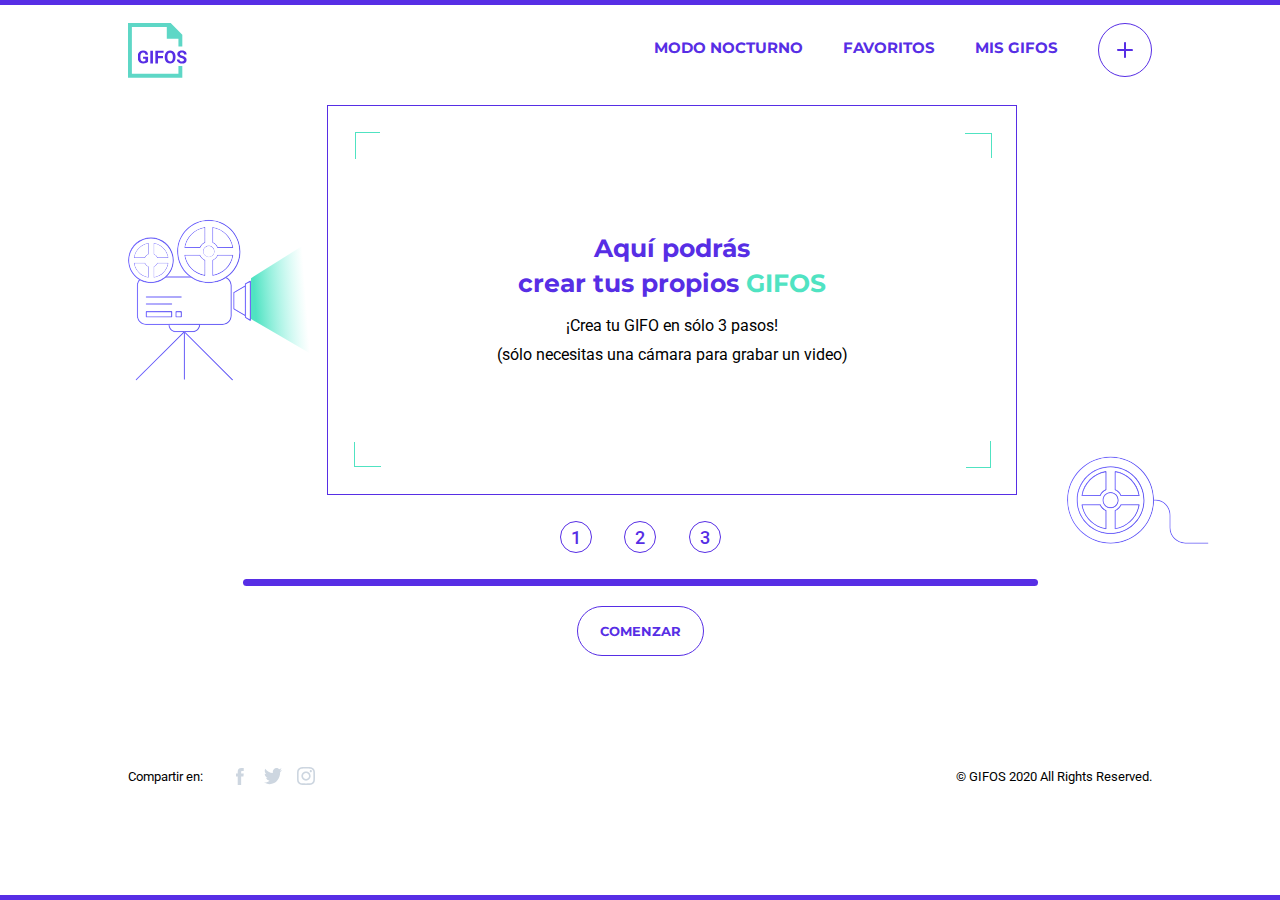
==== commit 83d92f52: "Subo los gifs a Giphy" ====
--- a/creargifos.html
+++ b/creargifos.html
@@ -54,23 +54,27 @@
         <div class="seccionCamara">
             <img src="images/camara.svg" alt="Cámara de proyección" />
             <img src="images/element-luz-camara.svg" alt="Luz" />
+            
             <div class="cajaEncuadre">
                 <h2 id="tituloPermisos" class="titulo">Aquí podrás <br> crear tus propios <span
                         class="colorVerde">GIFOS</span></h2>
                 <p id="textoPermisos" class="textosSecundarios">¡Crea tu GIFO en sólo 3 pasos! <br> (sólo necesitas una
                     cámara para grabar un video)</p>
 
-                <video src="" id="video"></video>
-                <img src="" alt="" id="gifGrabado">
-
-                <div id="cuadroAzul">
-                    <div id="iconosEsquina">
-                        <img id="iconoCompartir" src="images/icon-link-normal.svg" alt="Compartir gif">
-                        <img id="iconoDescarga" src="images/icon-download.svg" alt="Descargar gif">
+                <div id="gifAzul">
+                    <div id="videoGif">
+                        <video src="" id="video"></video>
+                        <img src="" alt="" id="gifGrabado">
                     </div>
-                    <div id="estadoSubida">
-                        <img id="iconoEstado" src="images/loader.svg" alt="Estado del upload">
-                        <p>Estamos subiendo tu GIFO</p>
+                    <div id="cuadroAzul">
+                        <div id="iconosEsquina">
+                            <img id="iconoCompartir" src="images/icon-link-normal.svg" alt="Compartir gif">
+                            <img id="iconoDescarga" src="images/icon-download.svg" alt="Descargar gif">
+                        </div>
+                        <div id="estadoSubida">
+                            <img id="iconoEstado" src="images/loader.svg" alt="Estado del upload">
+                            <p id="txtEstado">Estamos subiendo tu GIFO</p>
+                        </div>
                     </div>
                 </div>
 
--- a/styles/style.css
+++ b/styles/style.css
@@ -1420,31 +1420,45 @@
 main#crearGif .seccionCamara .cajaEncuadre h2 {
   font-size: 25px;
   line-height: 35px;
-  display: none;
 }
 
 main#crearGif .seccionCamara .cajaEncuadre .textosSecundarios {
   padding-top: 10px;
   line-height: 29px;
+}
+
+main#crearGif .seccionCamara .cajaEncuadre #gifAzul {
   display: none;
-}
-
-main#crearGif .seccionCamara .cajaEncuadre #gifGrabado {
+  width: 430px;
+  height: 240px;
+  margin: auto;
+}
+
+main#crearGif .seccionCamara .cajaEncuadre #gifAzul #videoGif video {
+  display: -webkit-box;
+  display: -ms-flexbox;
+  display: flex;
+  margin: auto;
+}
+
+main#crearGif .seccionCamara .cajaEncuadre #gifAzul #videoGif #gifGrabado {
   display: none;
   width: 430px;
   margin: auto;
 }
 
-main#crearGif .seccionCamara .cajaEncuadre #cuadroAzul {
-  z-index: 100;
+main#crearGif .seccionCamara .cajaEncuadre #gifAzul #cuadroAzul {
+  display: none;
+  z-index: 50;
   background-color: #572EE5;
   opacity: 0.60;
   width: 430px;
   height: 240px;
-  margin: auto;
-}
-
-main#crearGif .seccionCamara .cajaEncuadre #cuadroAzul #iconosEsquina {
+  position: absolute;
+  bottom: 236px;
+}
+
+main#crearGif .seccionCamara .cajaEncuadre #gifAzul #cuadroAzul #iconosEsquina {
   display: -webkit-box;
   display: -ms-flexbox;
   display: flex;
@@ -1455,24 +1469,24 @@
   margin: 12px 12px 0 0;
 }
 
-main#crearGif .seccionCamara .cajaEncuadre #cuadroAzul #iconosEsquina #iconoCompartir {
+main#crearGif .seccionCamara .cajaEncuadre #gifAzul #cuadroAzul #iconosEsquina #iconoCompartir {
   margin-left: 8px;
   opacity: 0;
 }
 
-main#crearGif .seccionCamara .cajaEncuadre #cuadroAzul #iconosEsquina #iconoDescarga {
+main#crearGif .seccionCamara .cajaEncuadre #gifAzul #cuadroAzul #iconosEsquina #iconoDescarga {
   opacity: 0;
 }
 
-main#crearGif .seccionCamara .cajaEncuadre #cuadroAzul #iconosEsquina #iconoDescarga:hover {
+main#crearGif .seccionCamara .cajaEncuadre #gifAzul #cuadroAzul #iconosEsquina #iconoDescarga:hover {
   content: url(../images/icon-download-hover.svg);
 }
 
-main#crearGif .seccionCamara .cajaEncuadre #cuadroAzul #iconosEsquina #iconoCompartir:hover {
+main#crearGif .seccionCamara .cajaEncuadre #gifAzul #cuadroAzul #iconosEsquina #iconoCompartir:hover {
   content: url(../images/icon-link-hover.svg);
 }
 
-main#crearGif .seccionCamara .cajaEncuadre #cuadroAzul #estadoSubida {
+main#crearGif .seccionCamara .cajaEncuadre #gifAzul #cuadroAzul #estadoSubida {
   display: -webkit-box;
   display: -ms-flexbox;
   display: flex;
@@ -1483,11 +1497,11 @@
   margin-top: 40px;
 }
 
-main#crearGif .seccionCamara .cajaEncuadre #cuadroAzul #estadoSubida #iconoEstado {
+main#crearGif .seccionCamara .cajaEncuadre #gifAzul #cuadroAzul #estadoSubida #iconoEstado {
   margin-bottom: 15px;
 }
 
-main#crearGif .seccionCamara .cajaEncuadre #cuadroAzul #estadoSubida p {
+main#crearGif .seccionCamara .cajaEncuadre #gifAzul #cuadroAzul #estadoSubida p {
   text-align: center;
   font-family: "Montserrat", sans-serif;
   font-size: 15px;
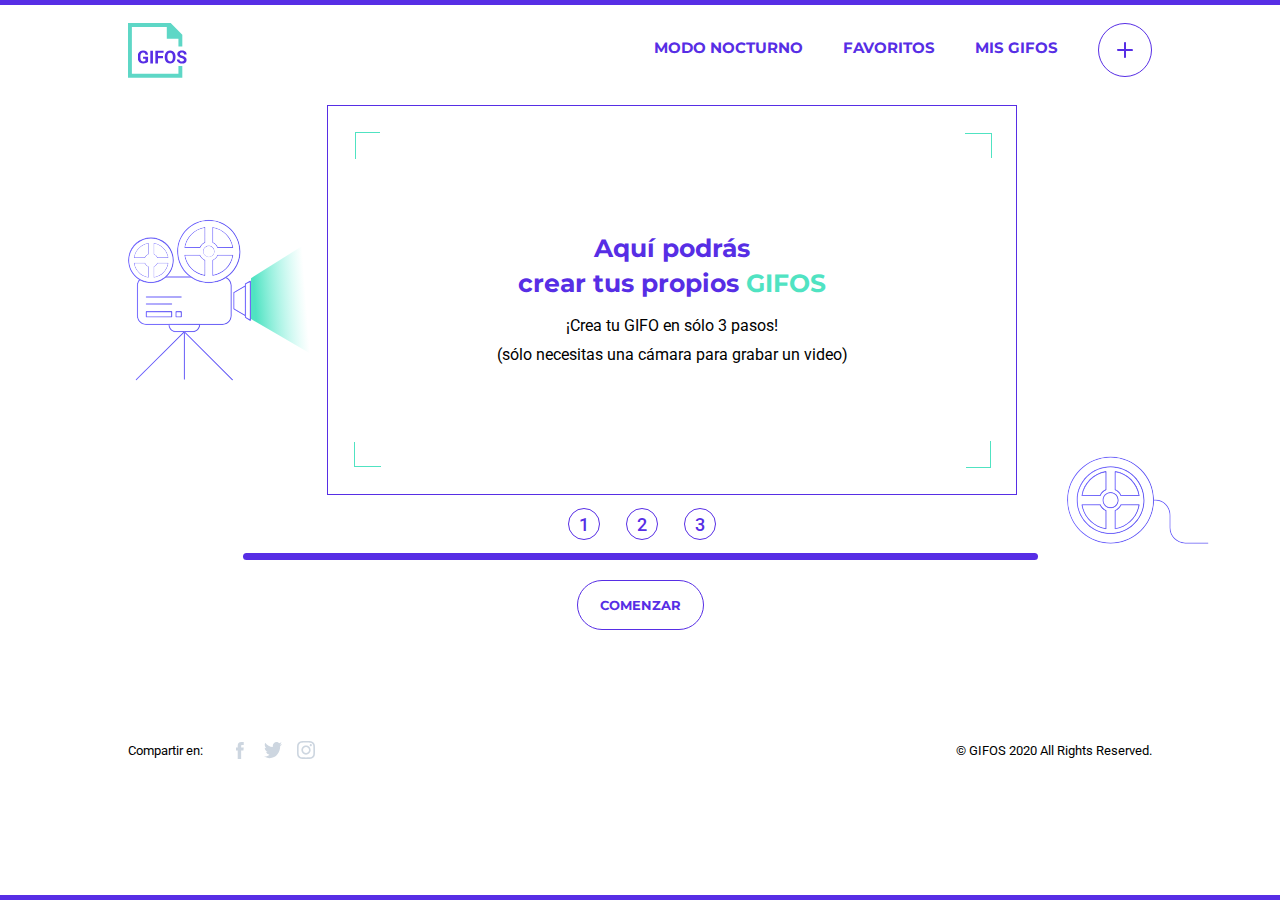
==== commit a0fb311a: "Repetir captura Mis Gifos" ====
--- a/creargifos.html
+++ b/creargifos.html
@@ -13,7 +13,6 @@
 </head>
 
 <body>
-    <!-- Agregar links en a. Pasar medidas tipog a Rem -->
     <header>
         <div class="lineaAzul"></div>
         <div id="barraNavegacion">
@@ -88,10 +87,17 @@
             <img class="imgPelicula" src="images/pelicula.svg" alt="Película" />
         </div>
 
-        <div class="botonesPasos">
-            <div id="uno">1</div>
-            <div id="dos">2</div>
-            <div id="tres">3</div>
+        <div id="lineaBotonesCronom">
+            <div class="botonesPasos">
+                <div id="uno">1</div>
+                <div id="dos">2</div>
+                <div id="tres">3</div>
+            </div>
+            <div id="cronometro"></div>
+            <div id="repetirCaptura">
+                Repetir Captura
+                <div class="lineaHover"></div>
+            </div>
         </div>
 
         <div class="lineaGruesa"></div>
@@ -133,9 +139,6 @@
         <div class="lineaAzul"></div>
     </footer>
 
-    <!-- <script src="scripts/trendings.js"></script> -->
-    <!-- <script src="scripts/tarjetaBusqueda.js"></script> -->
-    <!-- <script src="scripts/filaGifs.js"></script> -->
     <script src="https://www.WebRTC-Experiment.com/RecordRTC.js"></script>
     <script src="scripts/getElements.js"></script>
     <script src="scripts/nocturno.js"></script>
--- a/styles/style.css
+++ b/styles/style.css
@@ -1455,7 +1455,7 @@
   width: 430px;
   height: 240px;
   position: absolute;
-  bottom: 236px;
+  bottom: 210px;
 }
 
 main#crearGif .seccionCamara .cajaEncuadre #gifAzul #cuadroAzul #iconosEsquina {
@@ -1556,9 +1556,18 @@
   top: 200px;
 }
 
-main#crearGif .botonesPasos {
+main#crearGif #lineaBotonesCronom {
+  display: -ms-grid;
+  display: grid;
+  -ms-grid-columns: 2fr 1fr;
+      grid-template-columns: 2fr 1fr;
+  width: 690px;
+  margin: auto;
+}
+
+main#crearGif #lineaBotonesCronom .botonesPasos {
   width: 200px;
-  margin: 13px auto;
+  /* margin: 13px auto; */
   display: -webkit-box;
   display: -ms-flexbox;
   display: flex;
@@ -1566,12 +1575,11 @@
   -webkit-box-direction: normal;
       -ms-flex-direction: row;
           flex-direction: row;
-  -webkit-box-pack: space-evenly;
-      -ms-flex-pack: space-evenly;
-          justify-content: space-evenly;
-}
-
-main#crearGif .botonesPasos div {
+  /* justify-content: space-evenly; */
+  justify-self: right;
+}
+
+main#crearGif #lineaBotonesCronom .botonesPasos div {
   font-family: "Roboto", sans-serif;
   font-weight: 500;
   color: #572EE5;
@@ -1590,6 +1598,29 @@
   margin: 13px;
 }
 
+main#crearGif #lineaBotonesCronom #cronometro, main#crearGif #lineaBotonesCronom #repetirCaptura {
+  font-family: "Montserrat", sans-serif;
+  color: #572EE5;
+  font-size: 15px;
+  line-height: 22px;
+  font-weight: 700;
+  -ms-flex-item-align: center;
+      -ms-grid-row-align: center;
+      align-self: center;
+  -ms-grid-column-align: right;
+      justify-self: right;
+}
+
+main#crearGif #lineaBotonesCronom #repetirCaptura {
+  text-transform: uppercase;
+  display: none;
+}
+
+main#crearGif #lineaBotonesCronom #repetirCaptura:hover .lineaHover {
+  background-color: #50E3C2;
+  height: 3px;
+}
+
 main#crearGif .lineaGruesa {
   -ms-flex-item-align: center;
       -ms-grid-row-align: center;
